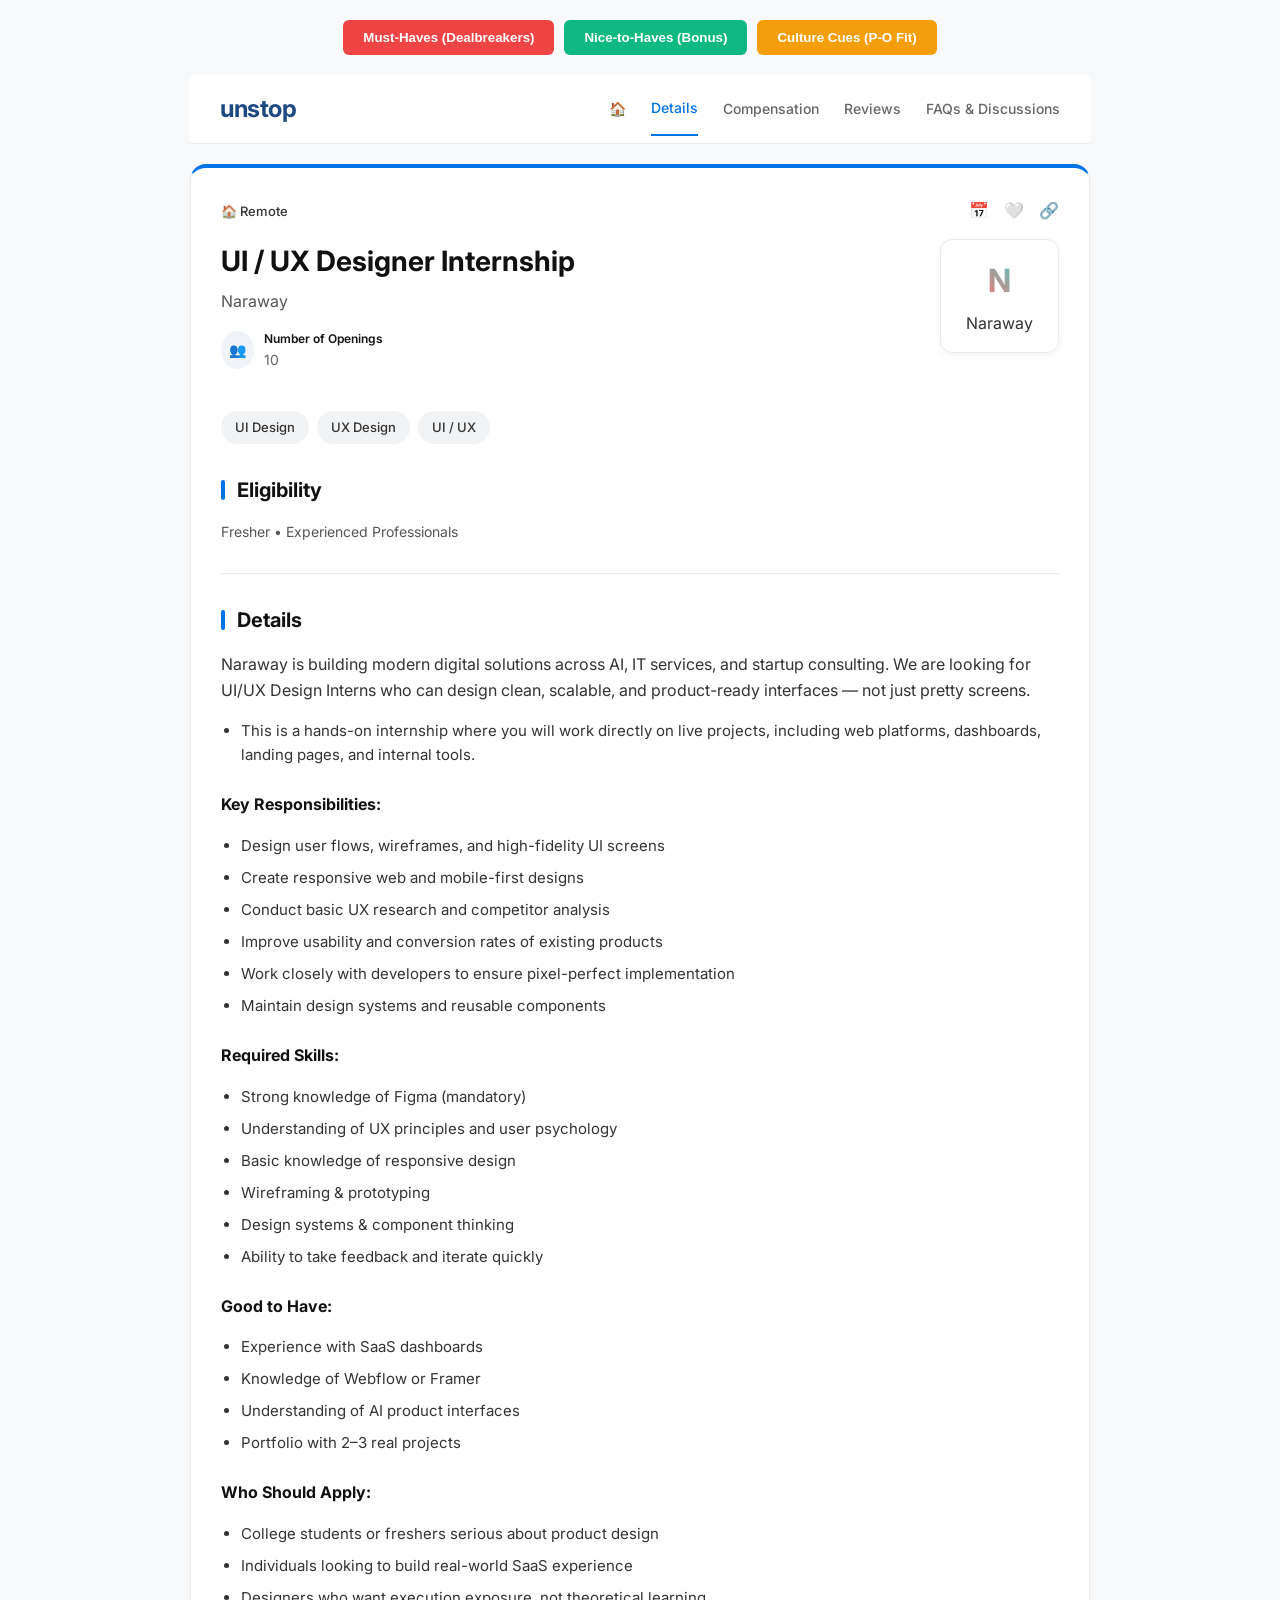
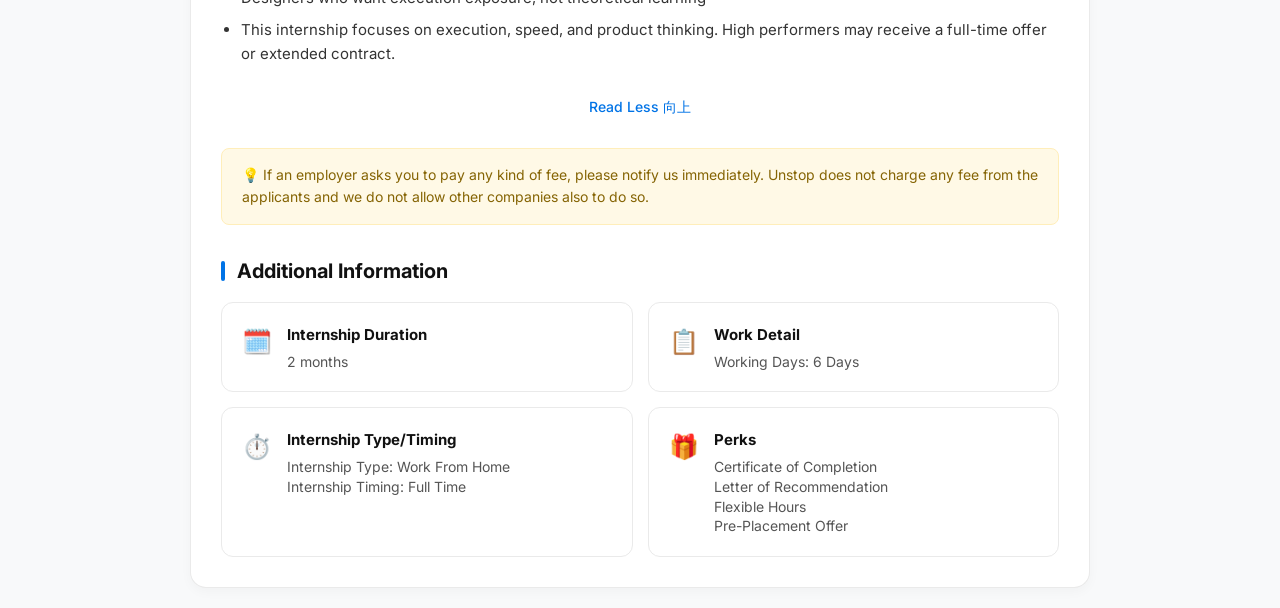
==== index.html @ cdeebad4 "Add files via upload" ====
<!DOCTYPE html>
<html lang="en">
<head>
  <meta charset="UTF-8">
  <meta name="viewport" content="width=device-width, initial-scale=1.0">
  <title>UI/UX Internship JD</title>
  
  <link rel="stylesheet" href="style.css">
</head>
<body>

  <div class="demo-controls">
    <button id="btn-must" class="btn btn-red">Must-Haves (Dealbreakers)</button>
    <button id="btn-nice" class="btn btn-green">Nice-to-Haves (Bonus)</button>
    <button id="btn-culture" class="btn btn-yellow">Culture Cues (P-O Fit)</button>
  </div>

  <div class="unstop-wrapper">
    <nav class="unstop-nav">
      <div class="nav-logo"><strong>unstop</strong></div>
      <div class="nav-links">
        <span class="nav-icon">🏠</span>
        <span class="active">Details</span>
        <span>Compensation</span>
        <span>Reviews</span>
        <span>FAQs & Discussions</span>
      </div>
    </nav>

    <div class="job-card">
      <div class="job-card-header">
        <div class="header-top">
          <span class="remote-badge">🏠 Remote</span>
          <div class="header-actions">
            <span>📅</span> <span>🤍</span> <span>🔗</span>
          </div>
        </div>
        
        <div class="header-main">
          <div>
            <h1 class="job-title">UI / UX Designer Internship</h1>
            <p class="company-name">Naraway</p>
            <div class="openings">
              <span class="icon-circle">👥</span>
              <div>
                <div class="openings-label">Number of Openings</div>
                <div class="openings-count">10</div>
              </div>
            </div>
          </div>
          <div class="company-logo-box">
             <div class="fake-logo">N</div>
             <span>Naraway</span>
          </div>
        </div>
        
        <div class="skills-tags">
          <span>UI Design</span>
          <span>UX Design</span>
          <span>UI / UX</span>
        </div>
      </div>

      <div class="jd-section">
        <h2 class="section-title">Eligibility</h2>
        <p class="eligibility-text">Fresher • Experienced Professionals</p>
      </div>

      <div class="divider"></div>

      <div class="jd-section">
        <h2 class="section-title">Details</h2>
        <p>Naraway is building modern digital solutions across AI, IT services, and startup consulting. We are looking for UI/UX Design Interns who can design clean, scalable, and product-ready interfaces — not just pretty screens.</p>
        <ul>
          <li><span class="culture-target">This is a hands-on internship where you will work directly on live projects</span>, including web platforms, dashboards, landing pages, and internal tools.</li>
        </ul>

        <h3>Key Responsibilities:</h3>
        <ul>
          <li><span class="must-target">Design user flows, wireframes, and high-fidelity UI screens</span></li>
          <li>Create responsive web and mobile-first designs</li>
          <li>Conduct basic UX research and competitor analysis</li>
          <li>Improve usability and conversion rates of existing products</li>
          <li><span class="culture-target">Work closely with developers to ensure pixel-perfect implementation</span></li>
          <li>Maintain design systems and reusable components</li>
        </ul>

        <h3>Required Skills:</h3>
        <ul>
          <li><span class="must-target">Strong knowledge of Figma (mandatory)</span></li>
          <li>Understanding of UX principles and user psychology</li>
          <li>Basic knowledge of responsive design</li>
          <li><span class="must-target">Wireframing & prototyping</span></li>
          <li>Design systems & component thinking</li>
          <li><span class="culture-target">Ability to take feedback and iterate quickly</span></li>
        </ul>

        <h3>Good to Have:</h3>
        <ul>
          <li><span class="nice-target">Experience with SaaS dashboards</span></li>
          <li><span class="nice-target">Knowledge of Webflow or Framer</span></li>
          <li><span class="nice-target">Understanding of AI product interfaces</span></li>
          <li>Portfolio with 2–3 real projects</li>
        </ul>

        <h3>Who Should Apply:</h3>
        <ul>
          <li>College students or freshers serious about product design</li>
          <li>Individuals looking to build real-world SaaS experience</li>
          <li><span class="culture-target">Designers who want execution exposure, not theoretical learning</span></li>
          <li><span class="culture-target">This internship focuses on execution, speed, and product thinking.</span> High performers may receive a full-time offer or extended contract.</li>
        </ul>
        
        <div class="read-less">Read Less 向上</div>
        
        <div class="warning-box">
          💡 If an employer asks you to pay any kind of fee, please notify us immediately. Unstop does not charge any fee from the applicants and we do not allow other companies also to do so.
        </div>
      </div>
      
      <div class="jd-section">
        <h2 class="section-title">Additional Information</h2>
        
        <div class="info-grid">
          <div class="info-card">
            <div class="info-icon">🗓️</div>
            <div>
              <strong>Internship Duration</strong>
              <p>2 months</p>
            </div>
          </div>
          <div class="info-card">
            <div class="info-icon">📋</div>
            <div>
              <strong>Work Detail</strong>
              <p>Working Days: 6 Days</p>
            </div>
          </div>
          <div class="info-card">
            <div class="info-icon">⏱️</div>
            <div>
              <strong>Internship Type/Timing</strong>
              <p>Internship Type: Work From Home</p>
              <p>Internship Timing: Full Time</p>
            </div>
          </div>
          <div class="info-card">
            <div class="info-icon">🎁</div>
            <div>
              <strong>Perks</strong>
              <p>Certificate of Completion</p>
              <p>Letter of Recommendation</p>
              <p>Flexible Hours</p>
              <p>Pre-Placement Offer</p>
            </div>
          </div>
        </div>
      </div>
    </div>
  </div>

  <script src="script.js"></script>
</body>
</html>
---- style.css ----
@import url('https://fonts.googleapis.com/css2?family=Inter:wght@400;500;600;700&display=swap');

body {
  font-family: 'Inter', sans-serif;
  background-color: #f8f9fa;
  color: #333;
  padding: 20px;
  line-height: 1.6;
  margin: 0;
}

/* --- Presentation Controls --- */
.demo-controls {
  max-width: 900px;
  margin: 0 auto 20px auto;
  display: flex;
  gap: 10px;
  justify-content: center;
}
.btn {
  padding: 10px 20px;
  border: none;
  border-radius: 6px;
  font-weight: 600;
  cursor: pointer;
  transition: opacity 0.2s;
}
.btn:hover { opacity: 0.8; }
.btn-red { background-color: #ef4444; color: white; }
.btn-green { background-color: #10b981; color: white; }
.btn-yellow { background-color: #f59e0b; color: white; }

/* --- Highlight Magic --- */
.must-target, .nice-target, .culture-target {
  transition: background-color 0.4s ease, transform 0.2s ease;
  border-radius: 3px;
}
.must-active { background-color: #fca5a5; padding: 2px 4px; font-weight: 600; }
.nice-active { background-color: #a7f3d0; padding: 2px 4px; font-weight: 600; }
.culture-active { background-color: #fde047; padding: 2px 4px; font-weight: 600; }

/* --- Unstop UI Replica --- */
.unstop-wrapper {
  max-width: 900px;
  margin: 0 auto;
  background: transparent;
}

.unstop-nav {
  display: flex;
  justify-content: space-between;
  align-items: center;
  padding: 15px 30px;
  background: white;
  margin-bottom: 20px;
  border-bottom: 1px solid #eee;
}

.nav-logo {
  color: #1c4980;
  font-size: 24px;
  letter-spacing: -0.5px;
}

.nav-links {
  display: flex;
  gap: 25px;
  color: #666;
  font-size: 14px;
  font-weight: 500;
  align-items: center;
}

.nav-links .active {
  color: #0073e6;
  border-bottom: 2px solid #0073e6;
  padding-bottom: 15px;
  margin-bottom: -15px;
}

.job-card {
  background: white;
  border-radius: 16px;
  border: 1px solid #eaeaea;
  border-top: 4px solid #0073e6;
  padding: 30px;
  box-shadow: 0 4px 12px rgba(0,0,0,0.03);
}

.header-top {
  display: flex;
  justify-content: space-between;
  align-items: center;
  margin-bottom: 15px;
}

.remote-badge {
  font-size: 13px;
  color: #333;
  font-weight: 500;
}

.header-actions {
  display: flex;
  gap: 15px;
  color: #666;
  cursor: pointer;
}

.header-main {
  display: flex;
  justify-content: space-between;
  align-items: flex-start;
  margin-bottom: 20px;
}

.job-title {
  margin: 0;
  font-size: 28px;
  color: #111;
}

.company-name {
  margin: 5px 0 15px 0;
  font-size: 16px;
  color: #555;
}

.openings {
  display: flex;
  align-items: center;
  gap: 10px;
  margin-bottom: 20px;
}

.icon-circle {
  background: #f0f4f8;
  padding: 8px;
  border-radius: 50%;
  font-size: 14px;
}

.openings-label { font-size: 12px; font-weight: 600; color: #111; }
.openings-count { font-size: 14px; color: #666; }

.company-logo-box {
  border: 1px solid #eaeaea;
  border-radius: 12px;
  padding: 15px 25px;
  display: flex;
  flex-direction: column;
  align-items: center;
  box-shadow: 0 2px 8px rgba(0,0,0,0.05);
}

.fake-logo {
  font-size: 32px;
  font-weight: bold;
  background: linear-gradient(45deg, #ff6b6b, #4ecdc4);
  -webkit-background-clip: text;
  background-clip: text;
  color: transparent;
  margin-bottom: 5px;
}

.skills-tags {
  display: flex;
  gap: 8px;
}

.skills-tags span {
  background: #f1f3f5;
  color: #333;
  padding: 6px 14px;
  border-radius: 20px;
  font-size: 13px;
  font-weight: 500;
}

.jd-section {
  margin-top: 30px;
}

.section-title {
  display: flex;
  align-items: center;
  font-size: 20px;
  color: #111;
  margin-bottom: 15px;
}

.section-title::before {
  content: '';
  display: inline-block;
  width: 4px;
  height: 20px;
  background-color: #0073e6;
  margin-right: 12px;
  border-radius: 4px;
}

.eligibility-text {
  color: #555;
  font-size: 14px;
}

.divider {
  height: 1px;
  background: #eaeaea;
  margin: 30px 0;
}

h3 {
  font-size: 16px;
  color: #111;
  margin-top: 25px;
  margin-bottom: 10px;
}

ul {
  padding-left: 20px;
  color: #333;
}

li {
  margin-bottom: 8px;
  font-size: 15px;
}

.read-less {
  text-align: center;
  color: #0073e6;
  font-size: 14px;
  font-weight: 500;
  margin: 30px 0;
  cursor: pointer;
}

.warning-box {
  background-color: #fff9e6;
  border: 1px solid #ffeeba;
  color: #856404;
  padding: 15px 20px;
  border-radius: 8px;
  font-size: 14px;
}

.info-grid {
  display: grid;
  grid-template-columns: 1fr 1fr;
  gap: 15px;
}

.info-card {
  border: 1px solid #eaeaea;
  border-radius: 12px;
  padding: 20px;
  display: flex;
  gap: 15px;
}

.info-icon {
  font-size: 24px;
}

.info-card strong {
  display: block;
  font-size: 15px;
  color: #111;
  margin-bottom: 5px;
}

.info-card p {
  margin: 0;
  font-size: 14px;
  color: #555;
  line-height: 1.4;
}
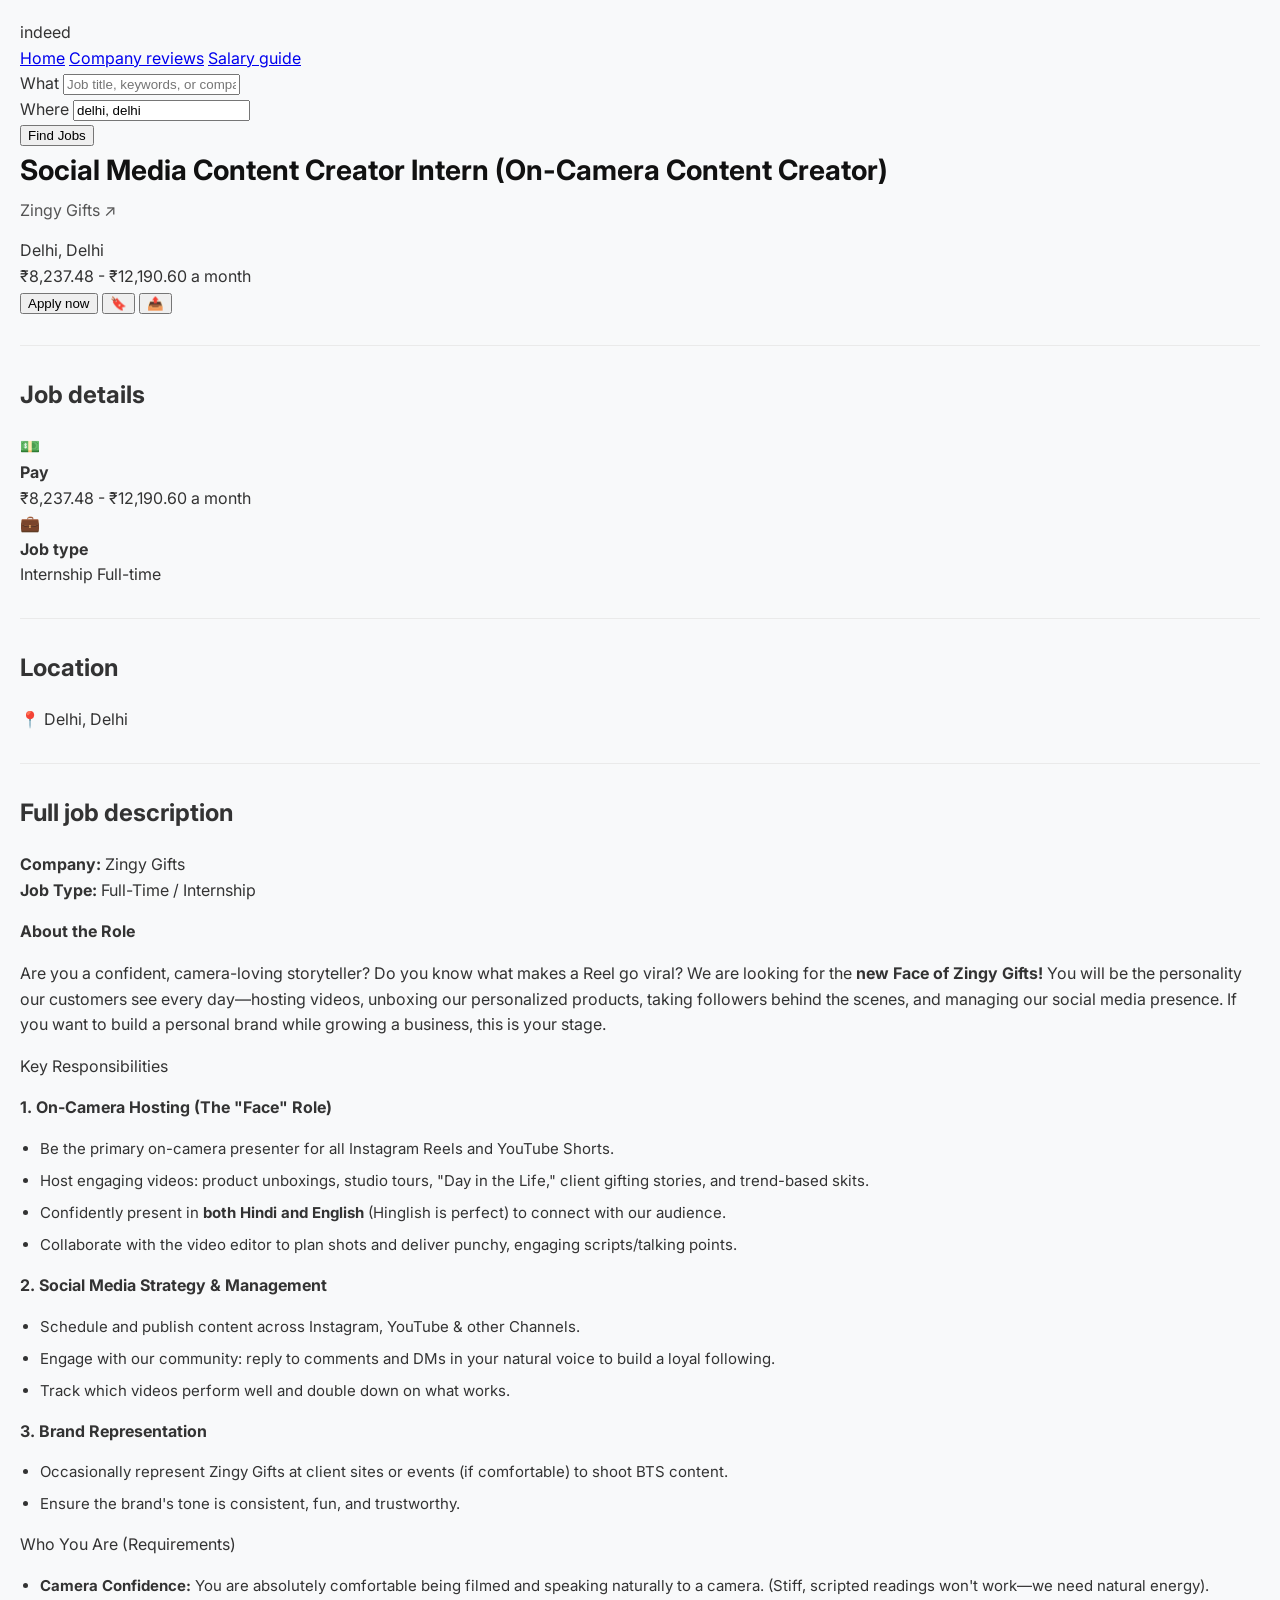
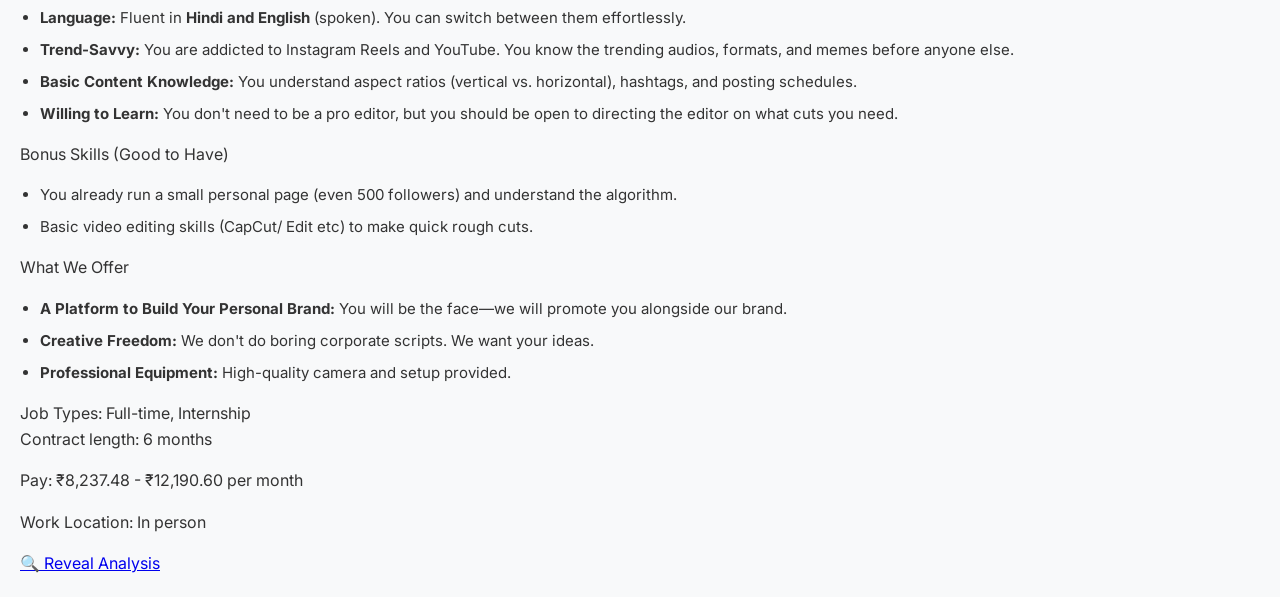
==== commit 97d2b62e: "Update index.html" ====
--- a/index.html
+++ b/index.html
@@ -1,164 +1,147 @@
 <!DOCTYPE html>
 <html lang="en">
 <head>
-  <meta charset="UTF-8">
-  <meta name="viewport" content="width=device-width, initial-scale=1.0">
-  <title>UI/UX Internship JD</title>
-  
-  <link rel="stylesheet" href="style.css">
+    <meta charset="UTF-8">
+    <meta name="viewport" content="width=device-width, initial-scale=1.0">
+    <title>Zingy Gifts - Indeed</title>
+    <link rel="stylesheet" href="style.css">
 </head>
 <body>
 
-  <div class="demo-controls">
-    <button id="btn-must" class="btn btn-red">Must-Haves (Dealbreakers)</button>
-    <button id="btn-nice" class="btn btn-green">Nice-to-Haves (Bonus)</button>
-    <button id="btn-culture" class="btn btn-yellow">Culture Cues (P-O Fit)</button>
-  </div>
-
-  <div class="unstop-wrapper">
-    <nav class="unstop-nav">
-      <div class="nav-logo"><strong>unstop</strong></div>
-      <div class="nav-links">
-        <span class="nav-icon">🏠</span>
-        <span class="active">Details</span>
-        <span>Compensation</span>
-        <span>Reviews</span>
-        <span>FAQs & Discussions</span>
-      </div>
+    <nav class="indeed-nav">
+        <div class="nav-left">
+            <div class="indeed-logo">indeed</div>
+            <a href="#" class="nav-link active">Home</a>
+            <a href="#" class="nav-link">Company reviews</a>
+            <a href="#" class="nav-link">Salary guide</a>
+        </div>
     </nav>
 
-    <div class="job-card">
-      <div class="job-card-header">
-        <div class="header-top">
-          <span class="remote-badge">🏠 Remote</span>
-          <div class="header-actions">
-            <span>📅</span> <span>🤍</span> <span>🔗</span>
-          </div>
+    <div class="search-bar-container">
+        <div class="search-inputs">
+            <div class="input-box">
+                <span class="label">What</span>
+                <input type="text" placeholder="Job title, keywords, or company">
+            </div>
+            <div class="input-box border-left">
+                <span class="label">Where</span>
+                <input type="text" value="delhi, delhi">
+            </div>
+            <button class="btn-find">Find Jobs</button>
         </div>
+    </div>
+
+    <main class="job-container">
         
-        <div class="header-main">
-          <div>
-            <h1 class="job-title">UI / UX Designer Internship</h1>
-            <p class="company-name">Naraway</p>
-            <div class="openings">
-              <span class="icon-circle">👥</span>
-              <div>
-                <div class="openings-label">Number of Openings</div>
-                <div class="openings-count">10</div>
-              </div>
+        <h1 class="job-title">Social Media Content Creator Intern (On-Camera Content Creator)</h1>
+        <div class="company-name">Zingy Gifts <span class="external-icon">↗</span></div>
+        <div class="job-location">Delhi, Delhi</div>
+        <div class="job-salary">₹8,237.48 - ₹12,190.60 a month</div>
+
+        <div class="action-buttons">
+            <button class="btn-apply">Apply now</button>
+            <button class="btn-icon">🔖</button>
+            <button class="btn-icon">📤</button>
+        </div>
+
+        <div class="divider"></div>
+
+        <div class="snapshot-section">
+            <h2>Job details</h2>
+            
+            <div class="snapshot-item">
+                <div class="snapshot-icon">💵</div>
+                <div class="snapshot-content">
+                    <strong>Pay</strong>
+                    <div class="tags">
+                        <span class="tag">₹8,237.48 - ₹12,190.60 a month</span>
+                    </div>
+                </div>
             </div>
-          </div>
-          <div class="company-logo-box">
-             <div class="fake-logo">N</div>
-             <span>Naraway</span>
-          </div>
+
+            <div class="snapshot-item">
+                <div class="snapshot-icon">💼</div>
+                <div class="snapshot-content">
+                    <strong>Job type</strong>
+                    <div class="tags">
+                        <span class="tag">Internship</span>
+                        <span class="tag">Full-time</span>
+                    </div>
+                </div>
+            </div>
         </div>
-        
-        <div class="skills-tags">
-          <span>UI Design</span>
-          <span>UX Design</span>
-          <span>UI / UX</span>
+
+        <div class="divider"></div>
+
+        <div class="snapshot-section">
+            <h2>Location</h2>
+            <div class="location-item">
+                <span class="snapshot-icon">📍</span> Delhi, Delhi
+            </div>
         </div>
-      </div>
 
-      <div class="jd-section">
-        <h2 class="section-title">Eligibility</h2>
-        <p class="eligibility-text">Fresher • Experienced Professionals</p>
-      </div>
+        <div class="divider"></div>
 
-      <div class="divider"></div>
+        <div class="full-description">
+            <h2>Full job description</h2>
+            <p><strong>Company:</strong> Zingy Gifts<br>
+            <strong>Job Type:</strong> Full-Time / Internship</p>
 
-      <div class="jd-section">
-        <h2 class="section-title">Details</h2>
-        <p>Naraway is building modern digital solutions across AI, IT services, and startup consulting. We are looking for UI/UX Design Interns who can design clean, scalable, and product-ready interfaces — not just pretty screens.</p>
-        <ul>
-          <li><span class="culture-target">This is a hands-on internship where you will work directly on live projects</span>, including web platforms, dashboards, landing pages, and internal tools.</li>
-        </ul>
+            <p><strong>About the Role</strong></p>
+            <p>Are you a confident, camera-loving storyteller? Do you know what makes a Reel go viral? We are looking for the <strong>new Face of Zingy Gifts!</strong> You will be the personality our customers see every day—hosting videos, unboxing our personalized products, taking followers behind the scenes, and managing our social media presence. If you want to build a personal brand while growing a business, this is your stage.</p>
 
-        <h3>Key Responsibilities:</h3>
-        <ul>
-          <li><span class="must-target">Design user flows, wireframes, and high-fidelity UI screens</span></li>
-          <li>Create responsive web and mobile-first designs</li>
-          <li>Conduct basic UX research and competitor analysis</li>
-          <li>Improve usability and conversion rates of existing products</li>
-          <li><span class="culture-target">Work closely with developers to ensure pixel-perfect implementation</span></li>
-          <li>Maintain design systems and reusable components</li>
-        </ul>
+            <p>Key Responsibilities</p>
+            <p><strong>1. On-Camera Hosting (The "Face" Role)</strong></p>
+            <ul>
+                <li>Be the primary on-camera presenter for all Instagram Reels and YouTube Shorts.</li>
+                <li>Host engaging videos: product unboxings, studio tours, "Day in the Life," client gifting stories, and trend-based skits.</li>
+                <li>Confidently present in <strong>both Hindi and English</strong> (Hinglish is perfect) to connect with our audience.</li>
+                <li>Collaborate with the video editor to plan shots and deliver punchy, engaging scripts/talking points.</li>
+            </ul>
 
-        <h3>Required Skills:</h3>
-        <ul>
-          <li><span class="must-target">Strong knowledge of Figma (mandatory)</span></li>
-          <li>Understanding of UX principles and user psychology</li>
-          <li>Basic knowledge of responsive design</li>
-          <li><span class="must-target">Wireframing & prototyping</span></li>
-          <li>Design systems & component thinking</li>
-          <li><span class="culture-target">Ability to take feedback and iterate quickly</span></li>
-        </ul>
+            <p><strong>2. Social Media Strategy & Management</strong></p>
+            <ul>
+                <li>Schedule and publish content across Instagram, YouTube & other Channels.</li>
+                <li>Engage with our community: reply to comments and DMs in your natural voice to build a loyal following.</li>
+                <li>Track which videos perform well and double down on what works.</li>
+            </ul>
 
-        <h3>Good to Have:</h3>
-        <ul>
-          <li><span class="nice-target">Experience with SaaS dashboards</span></li>
-          <li><span class="nice-target">Knowledge of Webflow or Framer</span></li>
-          <li><span class="nice-target">Understanding of AI product interfaces</span></li>
-          <li>Portfolio with 2–3 real projects</li>
-        </ul>
+            <p><strong>3. Brand Representation</strong></p>
+            <ul>
+                <li>Occasionally represent Zingy Gifts at client sites or events (if comfortable) to shoot BTS content.</li>
+                <li>Ensure the brand's tone is consistent, fun, and trustworthy.</li>
+            </ul>
 
-        <h3>Who Should Apply:</h3>
-        <ul>
-          <li>College students or freshers serious about product design</li>
-          <li>Individuals looking to build real-world SaaS experience</li>
-          <li><span class="culture-target">Designers who want execution exposure, not theoretical learning</span></li>
-          <li><span class="culture-target">This internship focuses on execution, speed, and product thinking.</span> High performers may receive a full-time offer or extended contract.</li>
-        </ul>
-        
-        <div class="read-less">Read Less 向上</div>
-        
-        <div class="warning-box">
-          💡 If an employer asks you to pay any kind of fee, please notify us immediately. Unstop does not charge any fee from the applicants and we do not allow other companies also to do so.
+            <p>Who You Are (Requirements)</p>
+            <ul>
+                <li><strong>Camera Confidence:</strong> You are absolutely comfortable being filmed and speaking naturally to a camera. (Stiff, scripted readings won't work—we need natural energy).</li>
+                <li><strong>Language:</strong> Fluent in <strong>Hindi and English</strong> (spoken). You can switch between them effortlessly.</li>
+                <li><strong>Trend-Savvy:</strong> You are addicted to Instagram Reels and YouTube. You know the trending audios, formats, and memes before anyone else.</li>
+                <li><strong>Basic Content Knowledge:</strong> You understand aspect ratios (vertical vs. horizontal), hashtags, and posting schedules.</li>
+                <li><strong>Willing to Learn:</strong> You don't need to be a pro editor, but you should be open to directing the editor on what cuts you need.</li>
+            </ul>
+
+            <p>Bonus Skills (Good to Have)</p>
+            <ul>
+                <li>You already run a small personal page (even 500 followers) and understand the algorithm.</li>
+                <li>Basic video editing skills (CapCut/ Edit etc) to make quick rough cuts.</li>
+            </ul>
+
+            <p>What We Offer</p>
+            <ul>
+                <li><strong>A Platform to Build Your Personal Brand:</strong> You will be the face—we will promote you alongside our brand.</li>
+                <li><strong>Creative Freedom:</strong> We don't do boring corporate scripts. We want your ideas.</li>
+                <li><strong>Professional Equipment:</strong> High-quality camera and setup provided.</li>
+            </ul>
+
+            <p>Job Types: Full-time, Internship<br>
+            Contract length: 6 months</p>
+            <p>Pay: ₹8,237.48 - ₹12,190.60 per month</p>
+            <p>Work Location: In person</p>
         </div>
-      </div>
-      
-      <div class="jd-section">
-        <h2 class="section-title">Additional Information</h2>
-        
-        <div class="info-grid">
-          <div class="info-card">
-            <div class="info-icon">🗓️</div>
-            <div>
-              <strong>Internship Duration</strong>
-              <p>2 months</p>
-            </div>
-          </div>
-          <div class="info-card">
-            <div class="info-icon">📋</div>
-            <div>
-              <strong>Work Detail</strong>
-              <p>Working Days: 6 Days</p>
-            </div>
-          </div>
-          <div class="info-card">
-            <div class="info-icon">⏱️</div>
-            <div>
-              <strong>Internship Type/Timing</strong>
-              <p>Internship Type: Work From Home</p>
-              <p>Internship Timing: Full Time</p>
-            </div>
-          </div>
-          <div class="info-card">
-            <div class="info-icon">🎁</div>
-            <div>
-              <strong>Perks</strong>
-              <p>Certificate of Completion</p>
-              <p>Letter of Recommendation</p>
-              <p>Flexible Hours</p>
-              <p>Pre-Placement Offer</p>
-            </div>
-          </div>
-        </div>
-      </div>
-    </div>
-  </div>
+    </main>
 
-  <script src="script.js"></script>
+    <a href="analysis.html" class="btn-reveal">🔍 Reveal Analysis</a>
+
 </body>
-</html>+</html>
